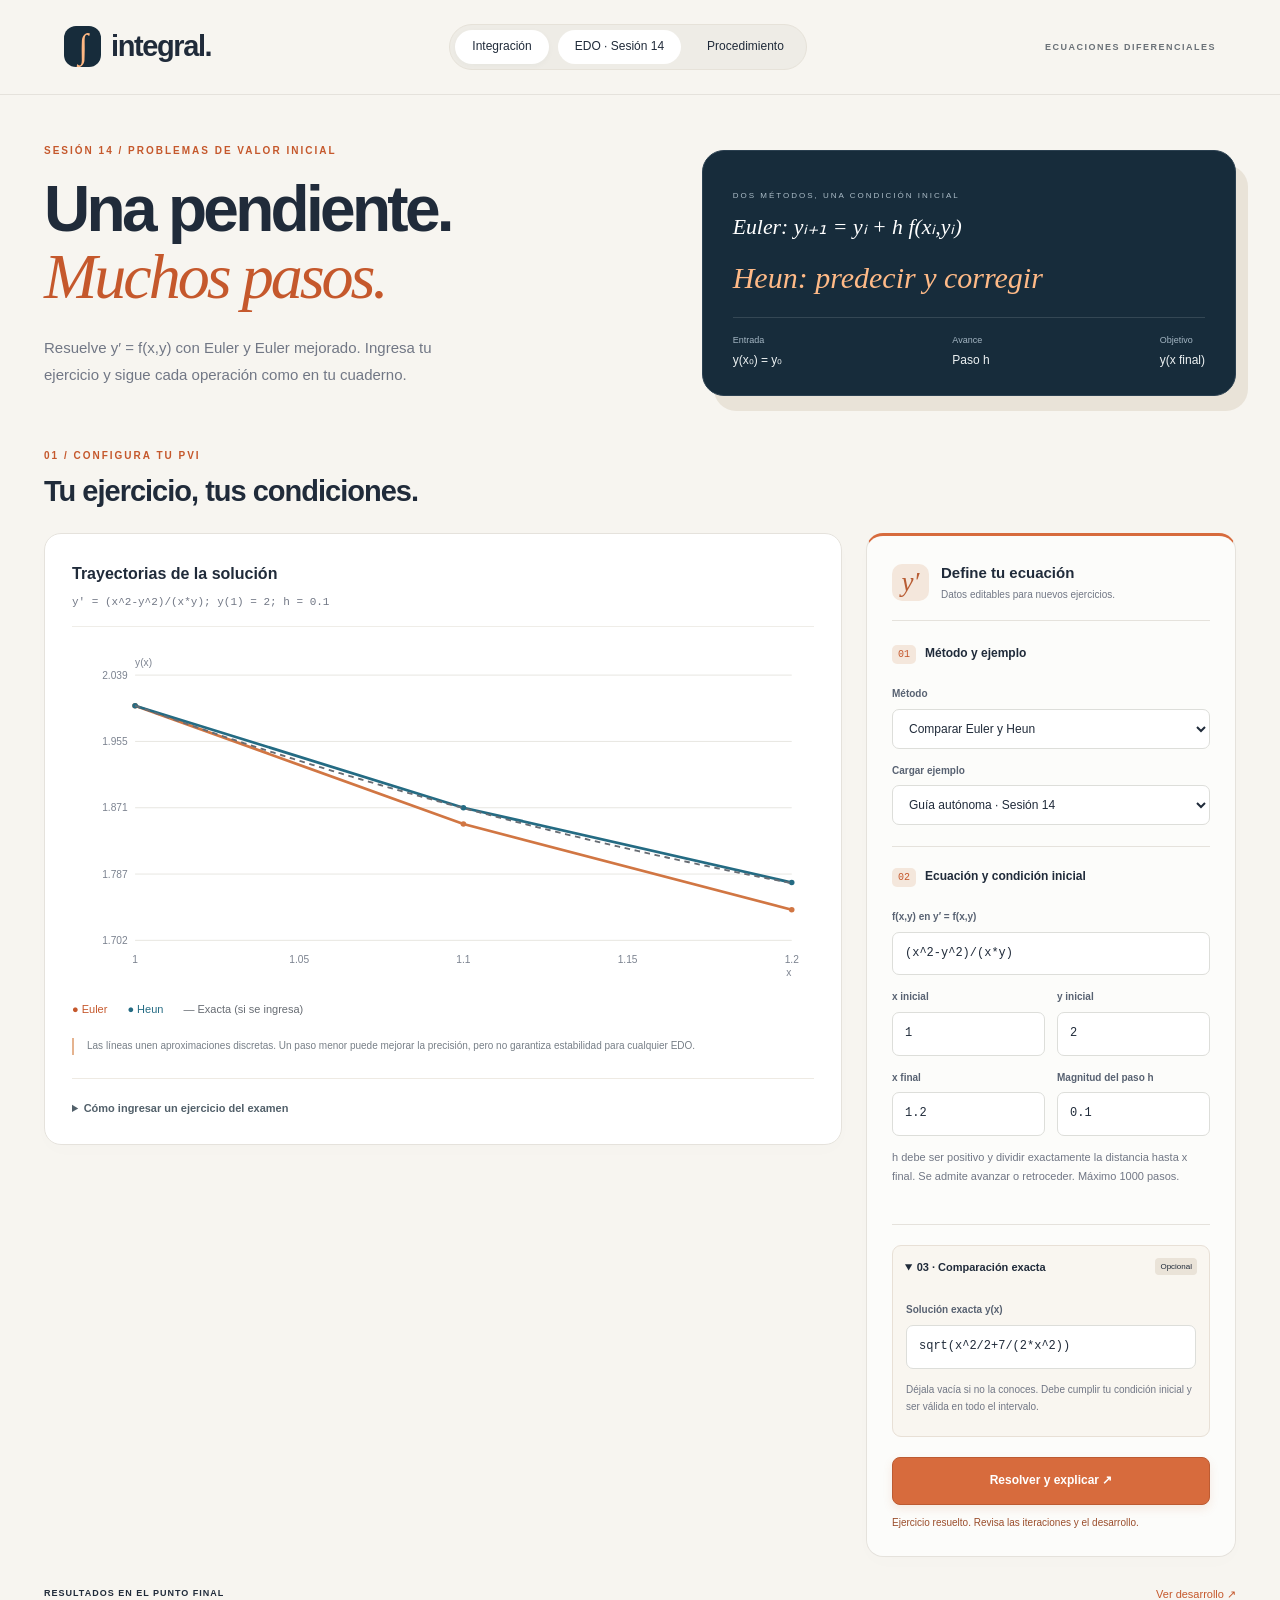
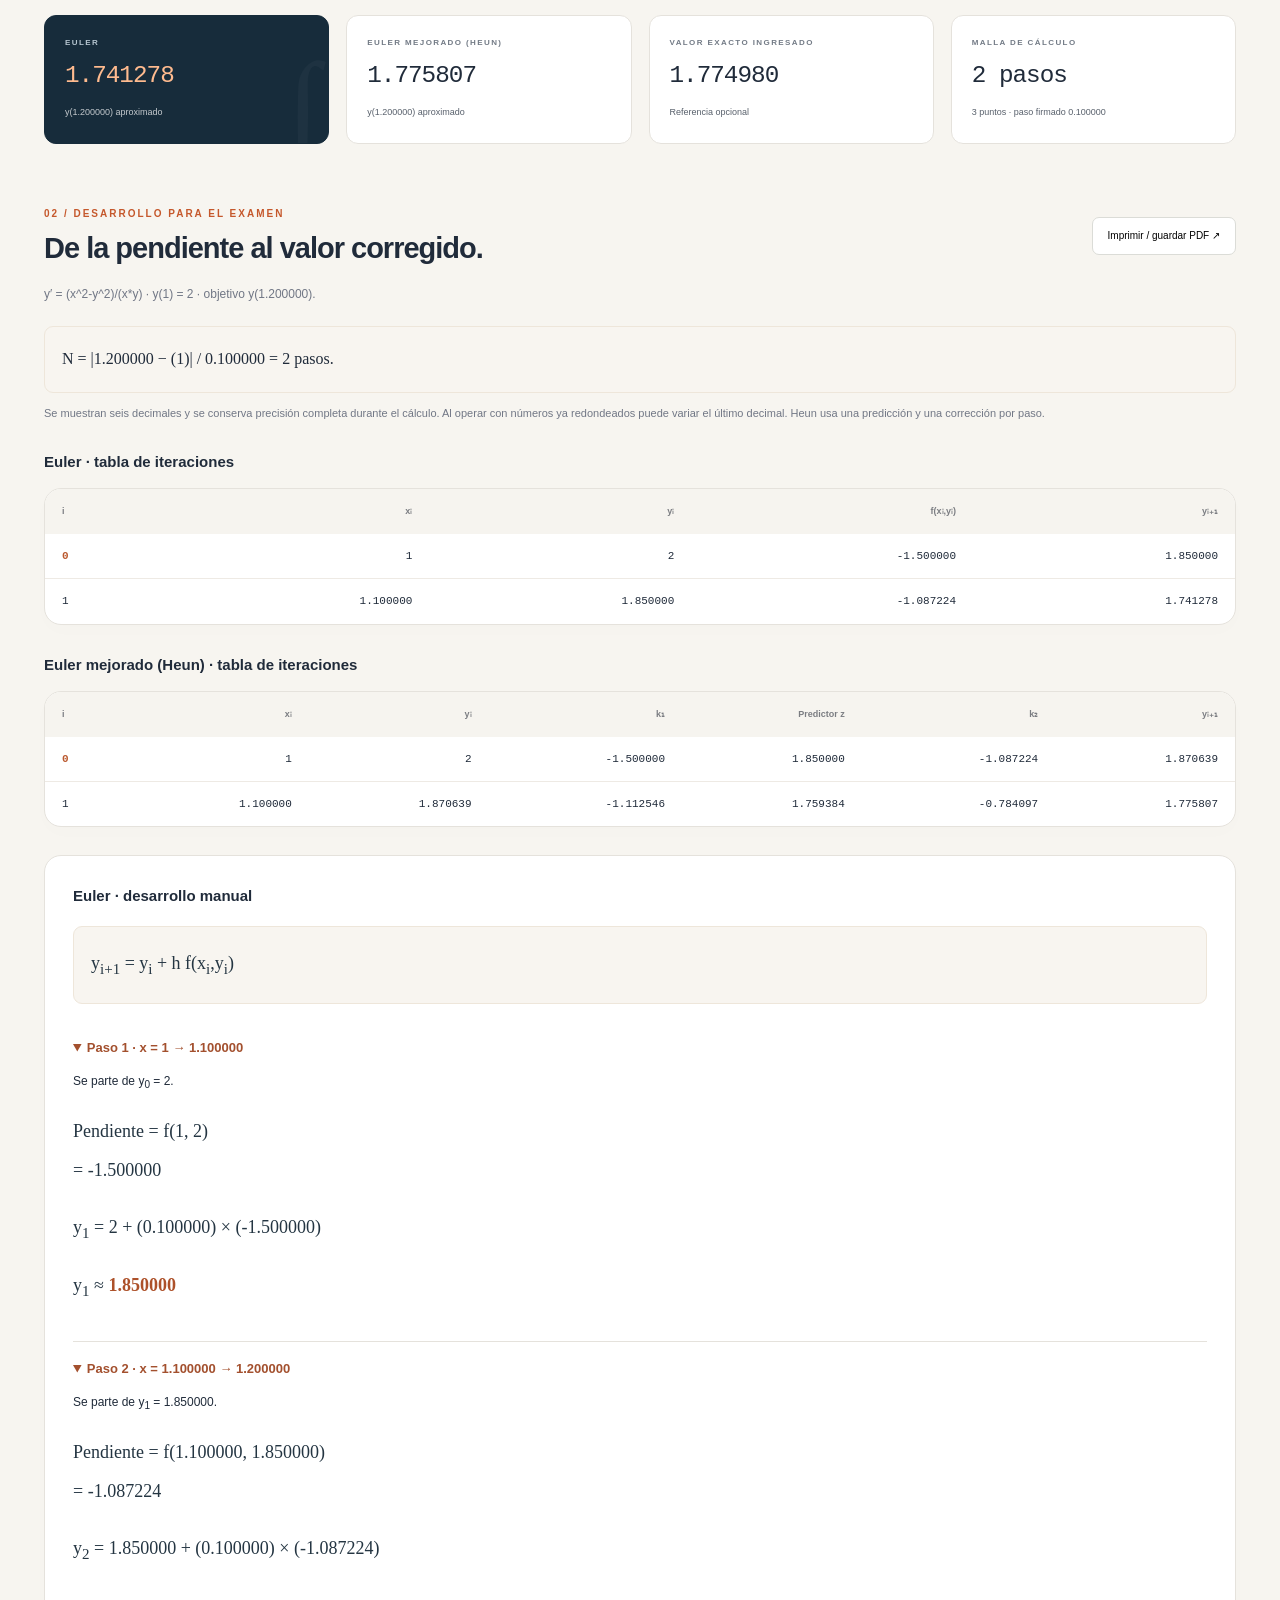
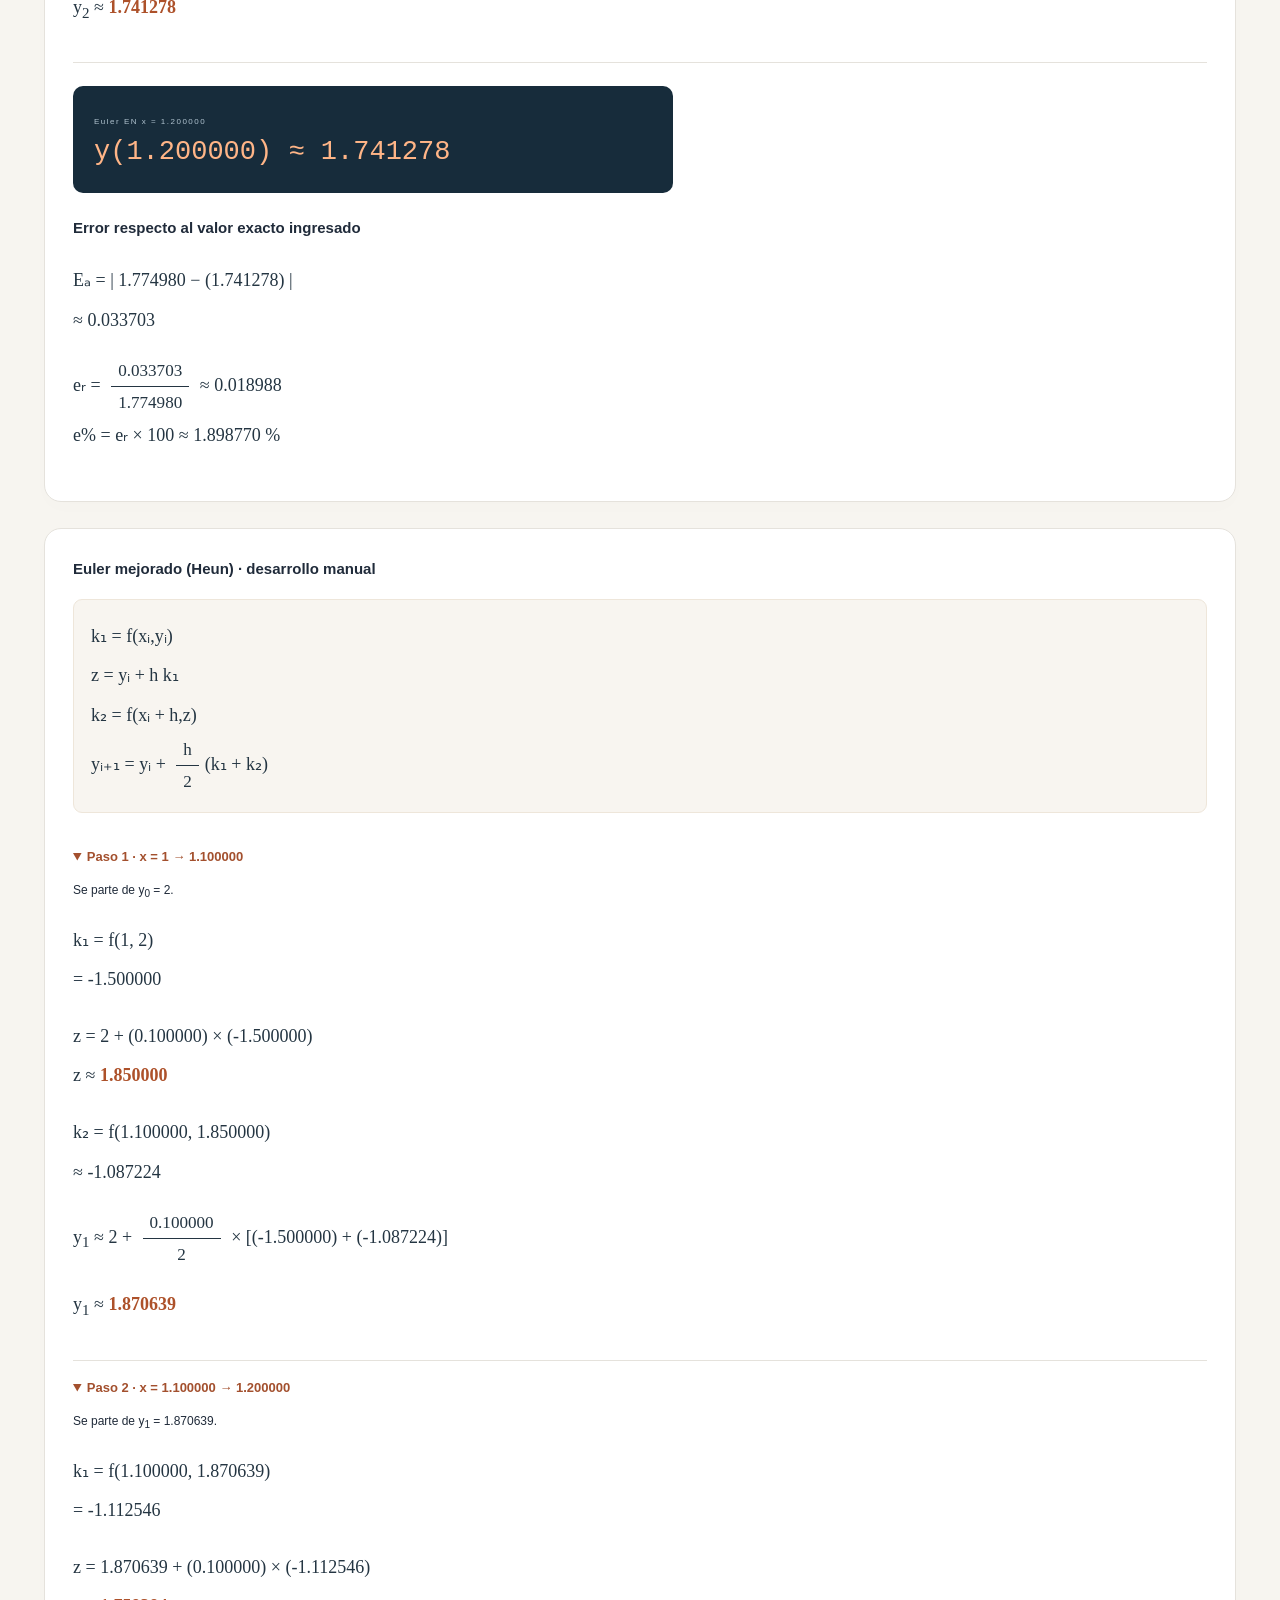
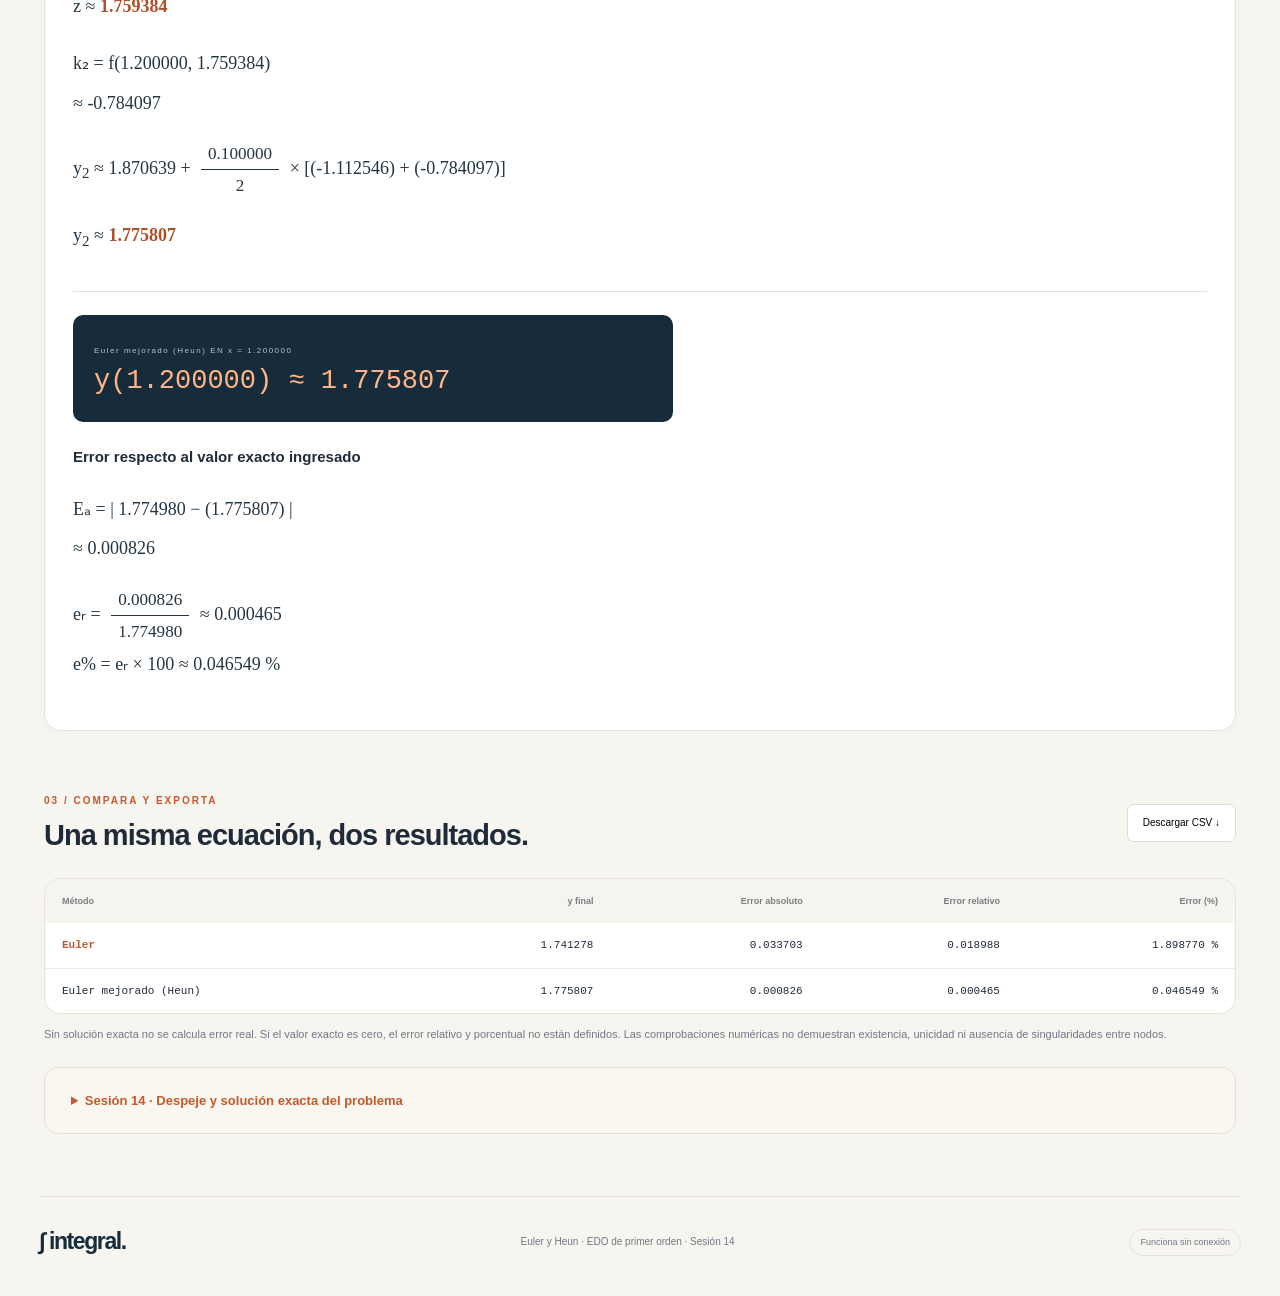
==== edo.html @ 81ab4521 "Agregar calculadora general de Euler y Heun para sesion 14" ====
<!doctype html><html lang="es"><head><meta charset="utf-8"><meta name="viewport" content="width=device-width,initial-scale=1"><title>Integral · Euler y Heun</title><link rel="stylesheet" href="styles.css"><script src="app.js" defer></script><script src="edo.js" defer></script></head><body class="ode-page"><header class="top"><a class="brand" href="index.html"><span class="brand-icon">∫</span> integral.</a><nav><a href="index.html">Integración</a><a href="edo.html" aria-current="page">EDO · Sesión 14</a><a href="#ode-solution">Procedimiento</a></nav><span class="course">ECUACIONES DIFERENCIALES</span></header><main><section class="hero ode-hero"><div><p class="eyebrow">SESIÓN 14 / PROBLEMAS DE VALOR INICIAL</p><h1>Una pendiente.<br><em>Muchos pasos.</em></h1><p class="intro">Resuelve y′ = f(x,y) con Euler y Euler mejorado. Ingresa tu ejercicio y sigue cada operación como en tu cuaderno.</p></div><aside class="formula-card"><p>DOS MÉTODOS, UNA CONDICIÓN INICIAL</p><div class="equation">Euler: yᵢ₊₁ = yᵢ + h f(xᵢ,yᵢ)</div><div class="integral">Heun: predecir y corregir</div><div class="formula-foot"><span>Entrada <b>y(x₀) = y₀</b></span><span>Avance <b>Paso h</b></span><span>Objetivo <b>y(x final)</b></span></div></aside></section><section><div class="section-heading"><div><p class="eyebrow">01 / CONFIGURA TU PVI</p><h2>Tu ejercicio, tus condiciones.</h2></div></div><div class="lab-grid"><article class="chart-card"><div class="chart-top"><div><h3>Trayectorias de la solución</h3><p id="ode-description"></p></div></div><svg id="ode-chart" viewBox="0 0 800 360" role="img" aria-label="Comparación de Euler, Heun y solución exacta si se ingresa"></svg><div class="ode-legend"><span class="euler-key">● Euler</span><span class="heun-key">● Heun</span><span>— Exacta (si se ingresa)</span></div><p class="chart-note">Las líneas unen aproximaciones discretas. Un paso menor puede mejorar la precisión, pero no garantiza estabilidad para cualquier EDO.</p><details class="syntax"><summary>Cómo ingresar un ejercicio del examen</summary><p>Despeja primero y′ y escribe solo f(x,y). Ejemplo: <code>(x^2-y^2)/(x*y)</code>. Se admiten x o t como variable independiente y y como dependiente.</p><p>Usa * para multiplicar, ^ para potencias y punto para decimales. Funciones: sin, sen, cos, tan, exp, ln, log natural, sqrt, abs. Ángulos en radianes.</p><p>La solución exacta es opcional, se escribe en función de x y sirve para comparar. El sistema no despeja ni resuelve simbólicamente la EDO.</p></details></article><aside class="controls"><div class="control-header"><span class="control-icon">y′</span><div><h3>Define tu ecuación</h3><p>Datos editables para nuevos ejercicios.</p></div></div><form id="ode-form" novalidate><fieldset class="form-group"><legend><span>01</span> Método y ejemplo</legend><label for="ode-method">Método</label><select id="ode-method"><option value="both">Comparar Euler y Heun</option><option value="euler">Euler</option><option value="heun">Euler mejorado (Heun)</option></select><label for="ode-example">Cargar ejemplo</label><select id="ode-example"><option value="guide">Guía autónoma · Sesión 14</option><option value="linear">y′ = x + y</option><option value="product">y′ = 2xy</option><option value="decay">y′ = −2y</option><option value="custom">Ejercicio propio</option></select></fieldset><fieldset class="form-group"><legend><span>02</span> Ecuación y condición inicial</legend><label for="ode-f">f(x,y) en y′ = f(x,y)</label><input class="field" id="ode-f" value="(x^2-y^2)/(x*y)" spellcheck="false"><div class="field-row"><div><label for="ode-x0">x inicial</label><input class="field" id="ode-x0" value="1"></div><div><label for="ode-y0">y inicial</label><input class="field" id="ode-y0" value="2"></div></div><div class="field-row"><div><label for="ode-target">x final</label><input class="field" id="ode-target" value="1.2"></div><div><label for="ode-h">Magnitud del paso h</label><input class="field" id="ode-h" value="0.1"></div></div><p class="muted">h debe ser positivo y dividir exactamente la distancia hasta x final. Se admite avanzar o retroceder. Máximo 1000 pasos.</p></fieldset><details class="optional-fields" open><summary>03 · Comparación exacta <small>Opcional</small></summary><div class="optional-content"><label for="ode-exact">Solución exacta y(x)</label><input class="field" id="ode-exact" value="sqrt(x^2/2+7/(2*x^2))"><p class="muted">Déjala vacía si no la conoces. Debe cumplir tu condición inicial y ser válida en todo el intervalo.</p></div></details><div class="submit-area"><button class="primary" type="submit">Resolver y explicar ↗</button><p id="ode-message" class="message" role="status" aria-live="polite"></p></div></form></aside></div><div class="result-heading"><span>RESULTADOS EN EL PUNTO FINAL</span><a href="#ode-solution">Ver desarrollo ↗</a></div><div class="stats" id="ode-stats" aria-live="polite"></div></section><section id="ode-solution"><div class="section-heading"><div><p class="eyebrow">02 / DESARROLLO PARA EL EXAMEN</p><h2>De la pendiente al valor corregido.</h2></div><button class="secondary" id="ode-print">Imprimir / guardar PDF ↗</button></div><div id="ode-summary"></div><div id="ode-tables"></div><div id="ode-steps"></div></section><section><div class="section-heading"><div><p class="eyebrow">03 / COMPARA Y EXPORTA</p><h2>Una misma ecuación, dos resultados.</h2></div><button id="ode-csv" class="secondary">Descargar CSV ↓</button></div><div id="ode-comparison"></div><p class="muted">Sin solución exacta no se calcula error real. Si el valor exacto es cero, el error relativo y porcentual no están definidos. Las comprobaciones numéricas no demuestran existencia, unicidad ni ausencia de singularidades entre nodos.</p><details class="guide-note"><summary>Sesión 14 · Despeje y solución exacta del problema</summary><div class="exam-equation">(y² − x²) dx + xy dy = 0<br>xy y′ = x² − y²<br>y′ = (x² − y²)/(xy)</div><p>Con u = y² y u′ = 2y y′ se obtiene u′ + (2/x)u = 2x. En x &gt; 0, el factor integrante es x².</p><div class="exam-equation">(x²u)′ = 2x³<br>x²u = x⁴/2 + C<br>y² = x²/2 + C/x²</div><p>Como y(1) = 2, C = 7/2 y se elige la rama positiva: y(x) = √(x²/2 + 7/(2x²)). El valor verdadero en 1.2 es 1.774980438.</p></details></section></main><footer><a class="brand" href="index.html">∫ integral.</a><p>Euler y Heun · EDO de primer orden · Sesión 14</p><span>Funciona sin conexión</span></footer></body></html>
---- styles.css ----
:root{--ink:#202b3a;--muted:#717785;--teal:#c5582c;--lime:#ffbc8a;--bg:#f7f5f0;--line:#e5e2dc;--navy:#172c3b;--orange:#d76b3d}*{box-sizing:border-box}html{scroll-behavior:smooth;scroll-padding-top:35px}body{margin:0;background:var(--bg);color:var(--ink);font:15px/1.65 'Segoe UI',Arial,sans-serif}a{color:inherit;text-decoration:none}button,input,select{font:inherit}button,a,input,select{touch-action:manipulation}button{cursor:pointer}button:focus-visible,a:focus-visible,input:focus-visible,select:focus-visible{outline:3px solid #d48157;outline-offset:4px}::selection{background:#f4c8a7;color:#172c3b}.top{max-width:1440px;padding:23px 5%;margin:auto;display:flex;justify-content:space-between;align-items:center;border-bottom:1px solid var(--line)}.brand{font-size:29px;font-weight:750;letter-spacing:-1.4px;display:flex;align-items:center;gap:10px}.brand-icon{background:var(--navy);color:#ffb883;display:grid;place-items:center;width:37px;height:41px;border-radius:12px;font:35px Georgia,serif}.top nav{display:flex;gap:9px;font-size:12px;background:#eeece6;border:1px solid #e6e2d9;padding:5px;border-radius:40px}.top nav a{padding:7px 17px;border-radius:30px;transition:background .2s}.top nav a:first-child{background:white;box-shadow:0 2px 6px #21324009}.top nav a:hover{background:#fff}.course{font-size:9px;font-weight:650;letter-spacing:1.5px;color:#6a7177;display:flex;gap:8px;align-items:center}.course i{width:6px;height:6px;border-radius:50%;background:#b26542;box-shadow:0 0 0 4px #efdcd0}main{max-width:1290px;margin:auto;padding:0 44px}.hero{display:grid;grid-template-columns:1.1fr 1fr;gap:70px;align-items:center;padding:65px 0 62px;margin-bottom:12px}.eyebrow{font-size:10px;letter-spacing:2px;font-weight:750;color:var(--teal);margin:0 0 17px}h1{font-size:clamp(44px,5.5vw,77px);font-weight:650;line-height:1.04;letter-spacing:-3.7px;margin:0 0 24px}h1 em{font-family:Georgia,'Times New Roman',serif;color:var(--teal);font-weight:400;letter-spacing:-3px}.intro{font-size:15px;line-height:1.8;color:var(--muted);max-width:415px}.hero-cta{display:inline-flex;align-items:center;gap:35px;background:var(--navy);color:#fff;border-radius:9px;padding:12px 20px;font-size:12px;margin-top:15px;transition:transform .2s,background .2s}.hero-cta:hover{background:#294657;transform:translateY(-2px)}.hero-cta span{font-size:19px;color:#ffb983}.hero-caption{display:flex;gap:24px;margin-top:26px;font-size:8px;font-weight:700;letter-spacing:1.5px;color:#8b8c8c}.formula-card{padding:23px 30px 25px;background:var(--navy);border:1px solid #2b4050;color:#fff;border-radius:22px;box-shadow:12px 15px 0 #e9e3d8;transform:rotate(1deg);position:relative}.orbit-art{position:relative;border-radius:12px;overflow:hidden;background:#ffffff03;margin:-3px -10px 20px;border:1px solid #ffffff0d}.orbit-art svg{width:100%;height:160px;display:block}.orbit-art span{position:absolute;bottom:11px;left:16px;font-size:7px;letter-spacing:2px;color:#c4d2d8}.formula-card>p{font-size:8px;letter-spacing:2px;color:#acbdc8;margin:15px 0 8px}.equation{font:italic clamp(16px,1.7vw,23px)/1.6 Georgia,serif}.integral{font:italic 30px Georgia,serif;color:#ffba87;margin:16px 0 22px}.formula-foot{display:flex;justify-content:space-between;border-top:1px solid #ffffff20;padding-top:15px;color:#a4b6c3;font-size:9px}.formula-foot b{display:block;color:#edf2f3;font-size:12px;font-weight:500;margin-top:3px}section{margin-bottom:62px}.section-heading{display:flex;align-items:center;justify-content:space-between;gap:20px;margin-bottom:24px}.section-heading .eyebrow{margin-bottom:8px}h2{font-size:29px;font-weight:600;letter-spacing:-1px;line-height:1.25;margin:0}h3{font-size:15px;margin:0;font-weight:650}.lab-grid{display:grid;grid-template-columns:minmax(0,1fr) 350px;gap:22px;align-items:start}.chart-card,.controls,.paper,.convergence-card{border:1px solid var(--line);border-radius:17px;background:#fff;box-shadow:0 6px 20px #233c4a03;min-width:0}.chart-card{padding:25px}.chart-top{display:flex;justify-content:space-between;gap:15px;align-items:center;padding-bottom:15px;border-bottom:1px solid #efede8}.chart-top h3{font-size:16px}.chart-top p{font:11px/1.6 Consolas,monospace;color:var(--muted);max-width:400px;overflow-wrap:anywhere;margin:6px 0 0}.legend{display:flex;align-items:center;gap:6px;font-size:9px;white-space:nowrap;color:var(--muted)}.line-key{height:3px;width:16px;background:#d67541}.fill-key{height:9px;width:9px;background:#f5d6bf;margin-left:6px}#chart{display:block;width:100%;margin:24px 0 12px;background:linear-gradient(#fafbf9,#fff);border-radius:10px}svg text{font:11px 'Segoe UI',sans-serif;fill:#7c8390}.chart-note{font-size:10px;color:#777f87;padding-left:13px;border-left:2px solid #e5b38f;margin:0 0 5px}.syntax{border-top:1px solid #eeeae3;margin-top:23px;padding-top:20px}.syntax h3{font-size:12px}.syntax p{font-size:11px;color:var(--muted);line-height:1.9;margin:9px 0}code{font:11px Consolas,monospace;background:#f5f0e9;border:1px solid #eee4d9;border-radius:4px;padding:2px 5px;color:#9c542f}.controls{padding:22px;background:#fcfcfa;border-top:3px solid var(--orange)}.control-header{display:flex;gap:12px;align-items:center;border-bottom:1px solid var(--line);padding:0 0 17px;margin-bottom:16px}.control-icon{display:grid;place-items:center;width:37px;height:37px;background:#f4e7dc;color:#b85c33;font:italic 27px Georgia,serif;border-radius:10px}.control-header h3{font-size:15px}.control-header p{margin:1px 0 0;font-size:10px;color:var(--muted)}.controls label{display:block;font-size:10px;font-weight:650;margin:14px 0 6px;color:#586272}.field,select{width:100%;min-width:0;background:#fff;border:1px solid #dddeda;border-radius:7px;padding:11px 12px;color:var(--ink);font-size:12px;transition:border .2s,box-shadow .2s}.field{font-family:Consolas,'Courier New',monospace}.field:hover,select:hover{border-color:#bba38f}.field:focus,select:focus{outline:none;border-color:#c67b52;box-shadow:0 0 0 3px #cf805213}.field-row{display:grid;grid-template-columns:1fr 1fr;gap:12px}.muted{font-size:11px;color:var(--muted)}.controls .muted{line-height:1.7;margin:12px 0 18px}.primary{width:100%;background:var(--orange);color:white;border:1px solid #bc5b32;border-radius:8px;padding:13px 15px;font-size:12px;font-weight:650;box-shadow:0 4px 10px #cb6b3520;transition:transform .2s,background .2s}.primary:hover{background:#be582f;transform:translateY(-1px)}.message{font-size:10px;line-height:1.6;color:#9a4d2b;margin:10px 0 0;min-height:16px}.stats{display:grid;grid-template-columns:repeat(4,minmax(0,1fr));gap:17px;margin-top:21px}.stats article{border:1px solid var(--line);border-radius:12px;padding:20px;background:#fff;position:relative;overflow:hidden}.stats article:first-child{background:var(--navy);color:white;border-color:var(--navy)}.stats article:first-child:after{content:'∫';position:absolute;right:9px;bottom:-32px;font:120px Georgia,serif;color:#ffffff08}.stats span{display:block;font-size:8px;letter-spacing:1.4px;font-weight:650;color:#737b86}.stats article:first-child span{color:#b6c6d0}.stats strong{display:block;font:500 clamp(19px,2vw,27px)/1.4 Consolas,monospace;letter-spacing:-1px;margin:10px 0 5px;overflow-wrap:anywhere}.stats article:first-child strong{color:#ffbb8f}.stats article>small{font-size:9px;opacity:.75}.section-intro{font-size:12px;color:var(--muted);margin:-5px 0 21px}.secondary{padding:10px 15px;background:#fff;border:1px solid #dbdcd7;border-radius:7px;font-size:10px;white-space:nowrap;transition:background .2s}.secondary:hover{background:#eee8de}.manual-grid{display:grid;grid-template-columns:minmax(0,1fr) minmax(0,1fr);gap:22px}.paper{padding:27px}.paper p{font-size:12px;line-height:1.9}.step-title{display:flex;align-items:center;gap:11px;margin-bottom:16px}.step-title>span{display:grid;place-items:center;flex-shrink:0;width:27px;height:27px;background:#f7eade;color:#ac562f;border:1px solid #efdbc9;border-radius:50%;font-size:11px;font-weight:bold}.step-title h3{font-size:14px}.math-box{padding:17px;background:#f8f5f0;border:1px solid #eee6da;border-radius:9px;font:16px/1.9 Georgia,serif;overflow-wrap:anywhere}.calculation{font:14px/2 Georgia,serif!important;overflow-wrap:anywhere}.answer{margin:23px 0;background:var(--navy);border-radius:10px;padding:21px;color:#fff}.answer>span{font-size:8px;letter-spacing:1.5px;color:#afc2ce}.answer strong{display:block;font:27px/1.5 Consolas,monospace;color:#ffb587;overflow-wrap:anywhere}.table-scroll,.solution-table{overflow:auto}.solution-table{max-height:440px;border:1px solid #eeeae4;border-radius:8px}.solution-table th{position:sticky;top:0;z-index:1}table{border-collapse:collapse;width:100%;font-size:11px;font-variant-numeric:tabular-nums;white-space:nowrap}th{background:#f6f4ef;color:#7b7d82;padding:15px 17px;text-align:right;font-size:9px;font-weight:600}td{padding:13px 17px;border-bottom:1px solid #eeeae4;text-align:right;font-family:Consolas,monospace}th:first-child,td:first-child{text-align:left}tbody tr:last-child td{border:0}tbody tr:hover{background:#fcf4eb}.paper td{padding:10px 12px}.convergence-card{overflow:hidden}.convergence-card tbody tr:first-child td:first-child{color:#bb5a30;font-weight:bold}.conclusion{display:flex;align-items:center;gap:20px;border:1px solid #ead8c8;background:#f4eade;border-radius:12px;padding:20px 25px;margin-top:20px}.conclusion>span{font:36px Georgia,serif;color:#ba663c}.conclusion p{font-size:12px;color:#69584d;margin:0}.stale{opacity:.4;filter:grayscale(.6)}footer{max-width:1202px;margin:auto;padding:26px 0 35px;border-top:1px solid var(--line);display:flex;justify-content:space-between;align-items:center;gap:20px;font-size:10px;color:var(--muted)}footer .brand{font-size:23px;color:var(--navy)}footer>span{padding:5px 10px;border:1px solid var(--line);border-radius:20px;font-size:9px}#desarrollo,#convergencia{padding-top:10px}.hero>div{animation:arrive .65s ease both}.formula-card{animation:card-arrive .85s ease both}.lab-grid{animation:arrive .8s .1s ease both}@keyframes arrive{from{opacity:0;transform:translateY(14px)}to{opacity:1;transform:translateY(0)}}@keyframes card-arrive{from{opacity:0;transform:rotate(0) translateY(20px)}to{opacity:1;transform:rotate(1deg) translateY(0)}}@media(min-width:1050px){.chart-card{position:sticky;top:25px}}@media(max-width:1050px){.course{display:none}.hero{gap:30px}.lab-grid{grid-template-columns:minmax(0,1fr) 315px}.stats{grid-template-columns:repeat(2,minmax(0,1fr))}footer{margin:0 40px}.formula-card{padding:20px}}@media(max-width:800px){.top{padding:18px 22px}.top nav{gap:0}.top nav a{padding:6px 11px;font-size:10px}main{padding:0 24px}.hero{gap:26px;padding:40px 0 45px}h1{font-size:48px;letter-spacing:-2px}.hero-caption{gap:12px;font-size:7px}.orbit-art svg{height:115px}.formula-card{padding:18px}.equation{font-size:15px}.formula-foot{font-size:8px}.formula-foot b{font-size:10px}.lab-grid{grid-template-columns:1fr}.controls{order:-1}#calculator{display:grid;grid-template-columns:1fr 1fr;gap:0 18px}#calculator>label,#calculator>input,#calculator>select,#calculator>.field-row,#calculator>.muted,#calculator>.primary,#calculator>.message{grid-column:1/-1}.controls{padding:24px}.manual-grid{grid-template-columns:1fr}h2{font-size:26px}section{margin-bottom:45px}.chart-top{flex-wrap:wrap}.hero-cta{gap:16px;padding:10px 15px}}@media(max-width:580px){main{padding:0 17px}.top{padding:16px 17px}.brand{font-size:25px}.brand-icon{width:30px;height:34px;font-size:28px}.top nav a{padding:5px 8px;font-size:9px}.hero{grid-template-columns:1fr;gap:30px;padding-top:32px}.hero h1{font-size:56px;letter-spacing:-2.5px}.hero .intro{max-width:100%;font-size:14px}.hero-caption{gap:24px}.formula-card{transform:none;margin:0 7px 5px 0;padding:23px}.orbit-art svg{height:135px}.equation{font-size:21px}.integral{font-size:29px}.formula-foot{font-size:9px}.formula-foot b{font-size:12px}.section-heading{align-items:flex-start;gap:13px;flex-wrap:wrap}.section-heading h2{font-size:25px}.eyebrow{font-size:8px;letter-spacing:1.6px}.chart-card{padding:17px}.chart-top h3{font-size:14px}.stats{gap:10px}.stats article{padding:16px 12px}.stats strong{font-size:20px}.stats span{font-size:7px;letter-spacing:.8px}.stats article>small{font-size:8px}.paper{padding:20px}.answer strong{font-size:24px}.conclusion{padding:17px;gap:13px}footer{margin:0 18px;flex-wrap:wrap;gap:10px}footer p{order:3;width:100%;margin:0}.orbit-art{margin-bottom:15px}}@media(prefers-reduced-motion:reduce){html{scroll-behavior:auto}*,*:before,*:after{animation:none!important;transition:none!important}}@media print{body{background:white;color:#111;font-size:11px}main{max-width:none;padding:0}.top,.hero-cta,.hero-caption,.controls,.secondary,.syntax,footer,.orbit-art{display:none}.hero{padding:0;gap:20px;grid-template-columns:1fr 1fr;margin:0 0 18px}.hero h1{font-size:30px}.hero .eyebrow{margin-bottom:8px}.hero .intro{font-size:10px}.formula-card{transform:none;box-shadow:none;background:#f4f0e8;color:#111;padding:15px}.formula-card>p,.formula-foot,.formula-foot b,.integral{color:#111}.equation{font-size:15px}.integral{font-size:22px;margin:10px 0}.lab-grid{display:block;animation:none}.chart-card{position:static;max-width:650px;margin:auto;box-shadow:none}#chart{margin:5px 0}.stats{grid-template-columns:repeat(4,minmax(0,1fr));gap:8px}.stats article,.stats article:first-child{background:#fff;color:#111;padding:10px}.stats strong,.stats article:first-child strong{font-size:15px;color:#111}.stats article:first-child span{color:#555}.stats span{font-size:7px}.manual-grid{grid-template-columns:1fr 1fr;gap:12px}.paper{padding:14px;box-shadow:none}.solution-table{max-height:none;overflow:visible}.solution-table th{position:static}.answer{background:#f4eee6;color:#111}.answer strong,.answer>span{color:#111}.answer strong{font-size:21px}.paper p{font-size:10px}.math-box{font-size:13px}h2{font-size:23px}section{margin-bottom:22px}#convergencia{break-before:page}article,.stats,.conclusion{break-inside:avoid}.formula-card,.hero>div{animation:none}}
.guide-note{margin-top:24px;background:#fff;border:1px solid var(--line);border-radius:14px;padding:20px 24px}.guide-note summary{cursor:pointer;font-weight:650;color:var(--teal)}.guide-note p{font-size:13px;line-height:1.9}.guide-note h3{margin-top:22px}.validation-note{border-left:3px solid #c5582c;padding-left:12px;color:#96391e}#bound-fields{grid-column:1/-1}@media print{details.guide-note{break-before:page}details.guide-note>div{display:block!important}}
/* Organización de la calculadora */
.form-group{border:0;border-bottom:1px solid var(--line);padding:0 0 21px;margin:0 0 20px;min-width:0}.form-group legend{font-size:12px;font-weight:700;padding:0 0 8px;display:flex;align-items:center;gap:9px}.form-group legend span{font:10px Consolas,monospace;color:var(--teal);background:#f4e7dc;padding:4px 6px;border-radius:5px}.optional-fields{border:1px solid #e8e0d6;border-radius:9px;background:#f9f6f0;margin-top:0}.optional-fields summary{cursor:pointer;padding:12px;font-size:11px;font-weight:650}.optional-fields summary small{float:right;font-size:8px;font-weight:400;background:#eae3d8;padding:2px 5px;border-radius:4px}.optional-content{padding:0 13px 3px}.optional-content .muted{font-size:10px}.submit-area{margin-top:20px}.controls{padding:25px}.control-header{margin-bottom:23px}.lab-grid{grid-template-columns:minmax(0,1fr) 370px;gap:24px}.result-heading{display:flex;justify-content:space-between;align-items:center;margin:28px 0 12px;font-size:9px;font-weight:700;letter-spacing:1px}.result-heading a{font-weight:500;letter-spacing:0;color:var(--teal);font-size:11px}.stats{margin-top:0}.chart-card{padding:27px}.method-description{padding:13px 15px;background:#f5f2eb;border-radius:8px;color:#6f6257;font-size:11px;line-height:1.8;margin-top:22px}.syntax summary{cursor:pointer;font-size:11px;font-weight:650;color:#52606a}.syntax h3{display:none}.comparison-meta{font:11px/1.7 Consolas,monospace;color:#766a60;margin:0 0 14px}.manual-grid{align-items:start}.paper{padding:28px}.step-title{margin-top:13px}.step-title:first-child{margin-top:0}.paper .answer{margin:23px 0}.guide-note{padding:22px 26px;background:#faf7f1}.guide-note summary{font-size:13px}.hero{padding-top:48px;padding-bottom:45px}.hero h1{font-size:clamp(44px,5vw,68px)}.formula-card{transform:none;animation:arrive .7s ease both}.orbit-art svg{height:135px}#calculator{display:block}#convergencia .section-intro{max-width:720px;line-height:1.8}.stats strong{font-size:clamp(18px,1.9vw,25px)}@media(max-width:1000px){.lab-grid{grid-template-columns:minmax(0,1fr) 320px}.controls{padding:20px}}@media(max-width:800px){.lab-grid{grid-template-columns:1fr}.controls{order:-1}.chart-card{position:static}.result-heading{gap:12px}.form-group{margin-bottom:17px;padding-bottom:18px}}@media print{.result-heading a,.syntax,.method-description,.controls{display:none}.guide-note{background:white}.lab-grid{display:block}.chart-card{padding:12px}}
.fraction{display:inline-flex;flex-direction:column;vertical-align:middle;text-align:center;line-height:1.35;margin:0 6px;font-size:.95em}.fraction>span:first-child{border-bottom:1px solid currentColor;padding:2px 7px 4px}.fraction>span:last-child{padding:4px 7px 2px}.exam-equation{font:18px/2.2 'Cambria Math',Cambria,Georgia,serif;margin:17px 0;overflow-wrap:anywhere;color:#243542}.exam-equation b{color:#ad512a}.exam-step{border-bottom:1px solid #eee7dd;padding:10px 0 16px;margin:15px 0}.exam-step h4{font-size:13px;margin:8px 0}.exam-step p{font-size:11px;color:var(--muted)}.exam-help{background:#f4ede2;padding:13px 16px;border-radius:8px}.technical-proof{border-top:1px solid var(--line);margin-top:24px;padding-top:18px}.technical-proof summary{cursor:pointer;font-size:12px;font-weight:650}.guide-note .exam-equation{font-size:19px}.paper .exam-equation small{font:11px 'Segoe UI',sans-serif}@media(max-width:600px){.exam-equation,.guide-note .exam-equation{font-size:16px;line-height:2}.fraction{margin:0 3px}.paper{padding:18px}}@media print{.exam-equation{font-size:13px;line-height:1.9}.exam-step{break-inside:avoid}}
.ode-promo{display:block;font-size:11px;color:var(--teal);margin-top:18px;font-weight:650}.ode-legend{display:flex;gap:20px;flex-wrap:wrap;font-size:11px;margin:15px 0 20px;color:#676c73}.euler-key{color:#c5582c}.heun-key{color:#246b83}#ode-chart{display:block;width:100%;margin-top:24px}.ode-table-block{margin:28px 0}.ode-table-block h3{margin-bottom:14px}.ode-work{margin:26px 0}.ode-step{border-bottom:1px solid var(--line);padding:16px 0}.ode-step summary{font-weight:650;cursor:pointer;color:#a3502e;font-size:13px}.ode-step .exam-equation{max-width:100%;font-size:18px}.ode-work>.answer{max-width:600px}.ode-page nav a[aria-current]{background:#fff}.ode-page .stats article{min-width:0}.ode-hero{margin-bottom:0}@media print{.ode-page .hero{display:none}.ode-page .controls,.ode-page .secondary{display:none}.ode-page .chart-card{position:static}.ode-step{break-inside:avoid}.ode-step>div,.ode-step>p{display:block!important}.ode-work{break-inside:auto}.ode-page .guide-note{display:none}.ode-table-block{break-inside:avoid}}
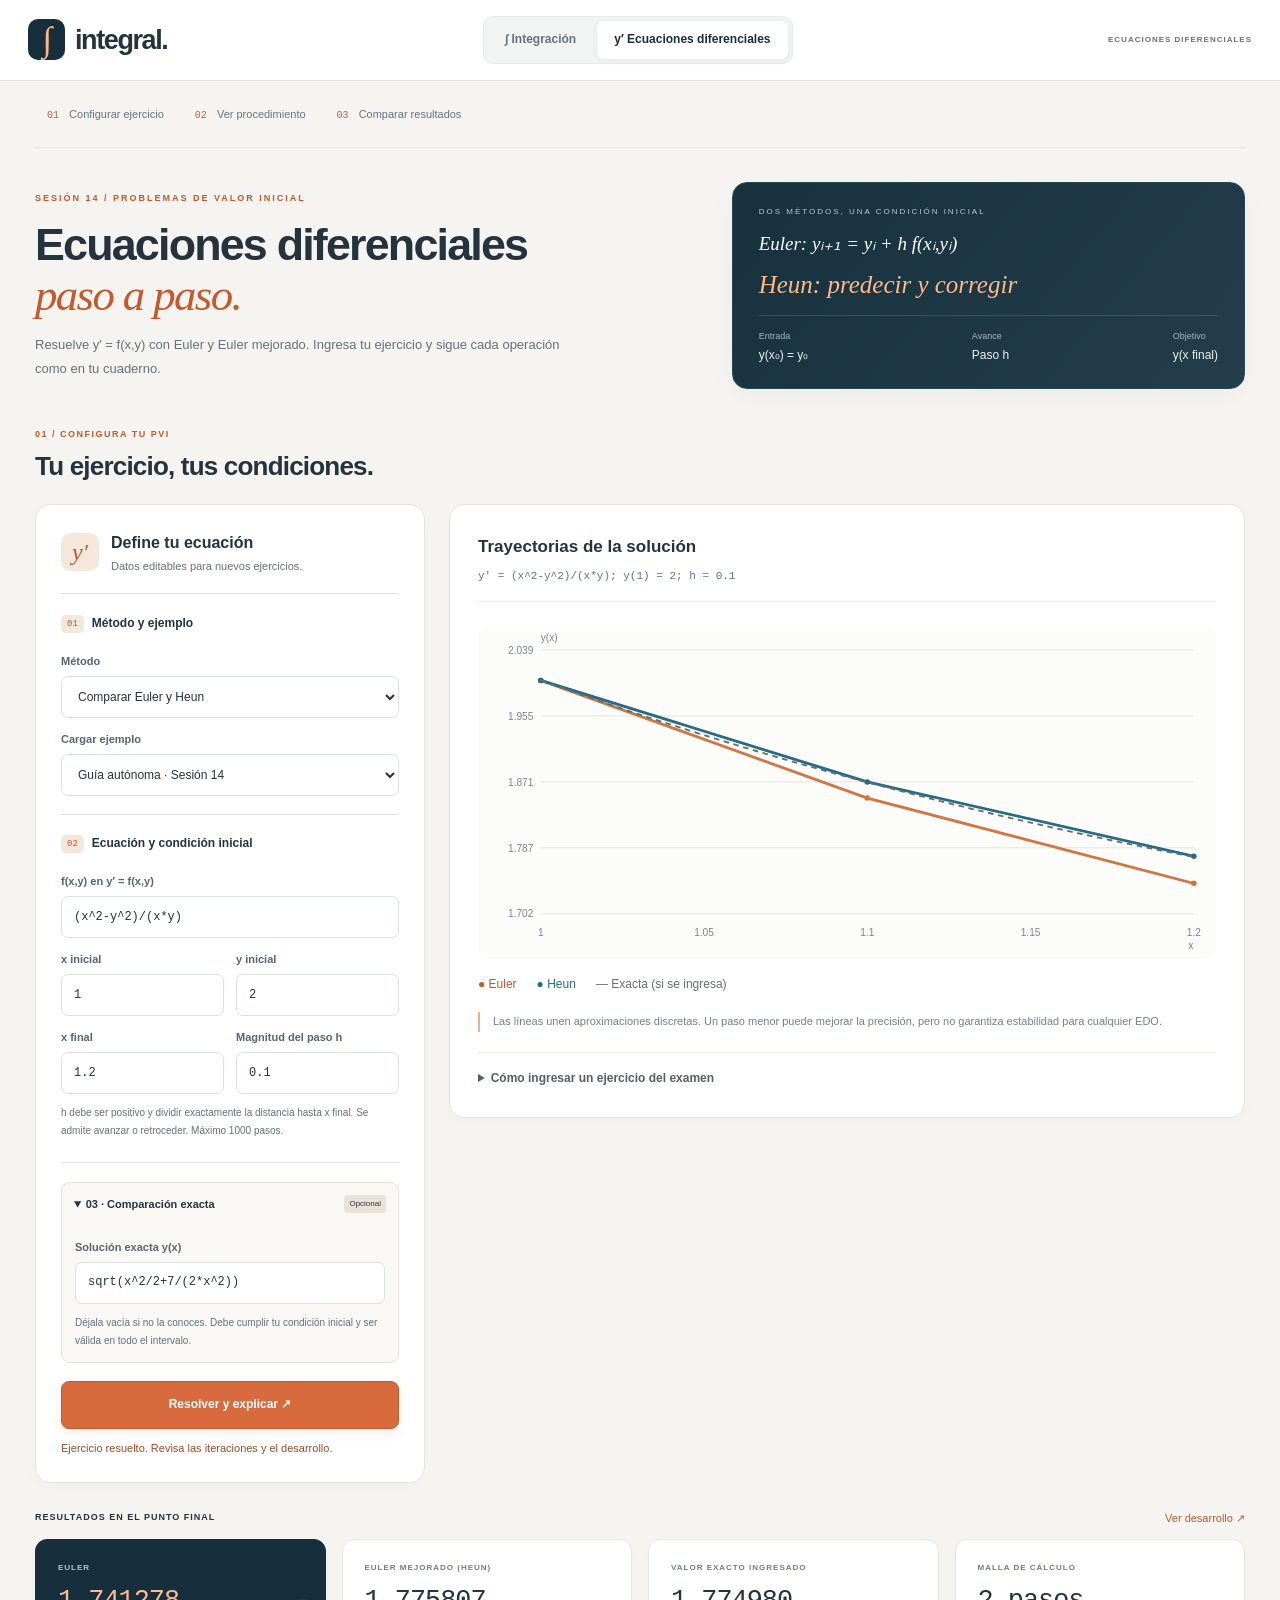
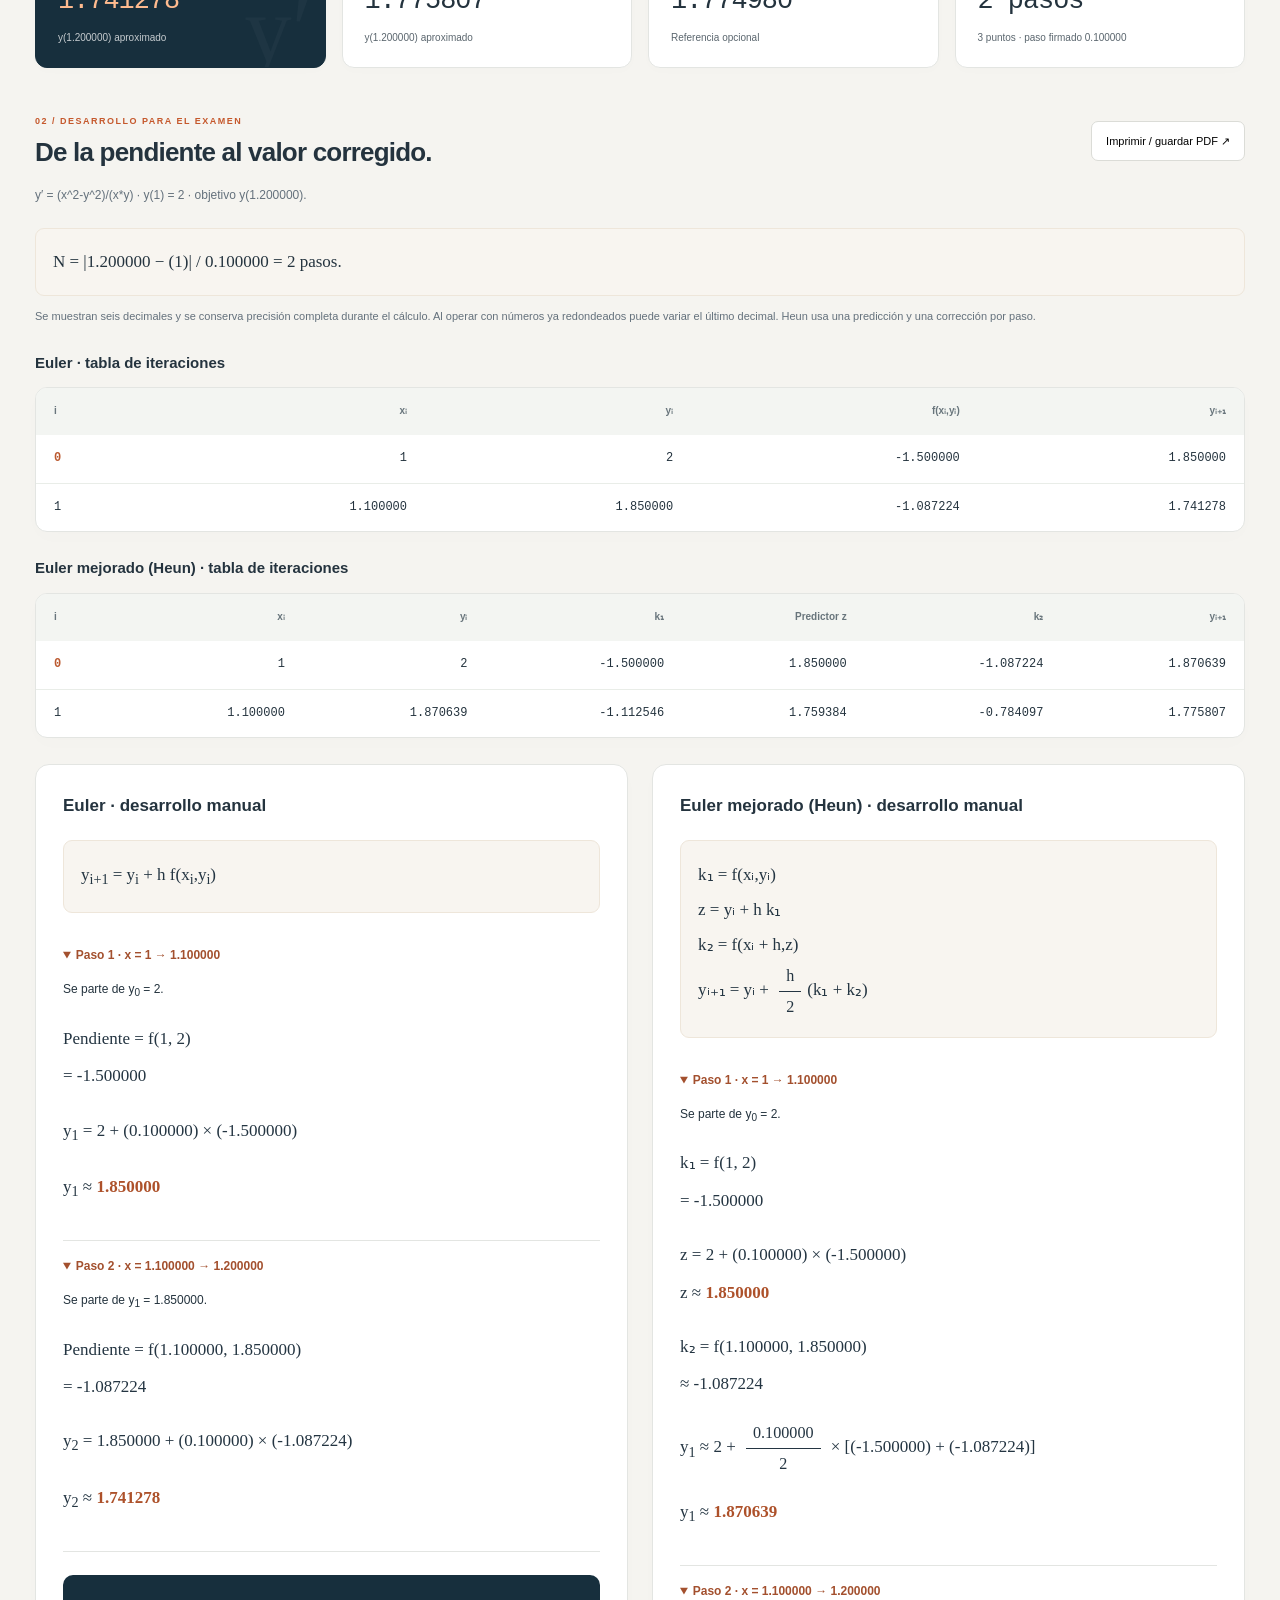
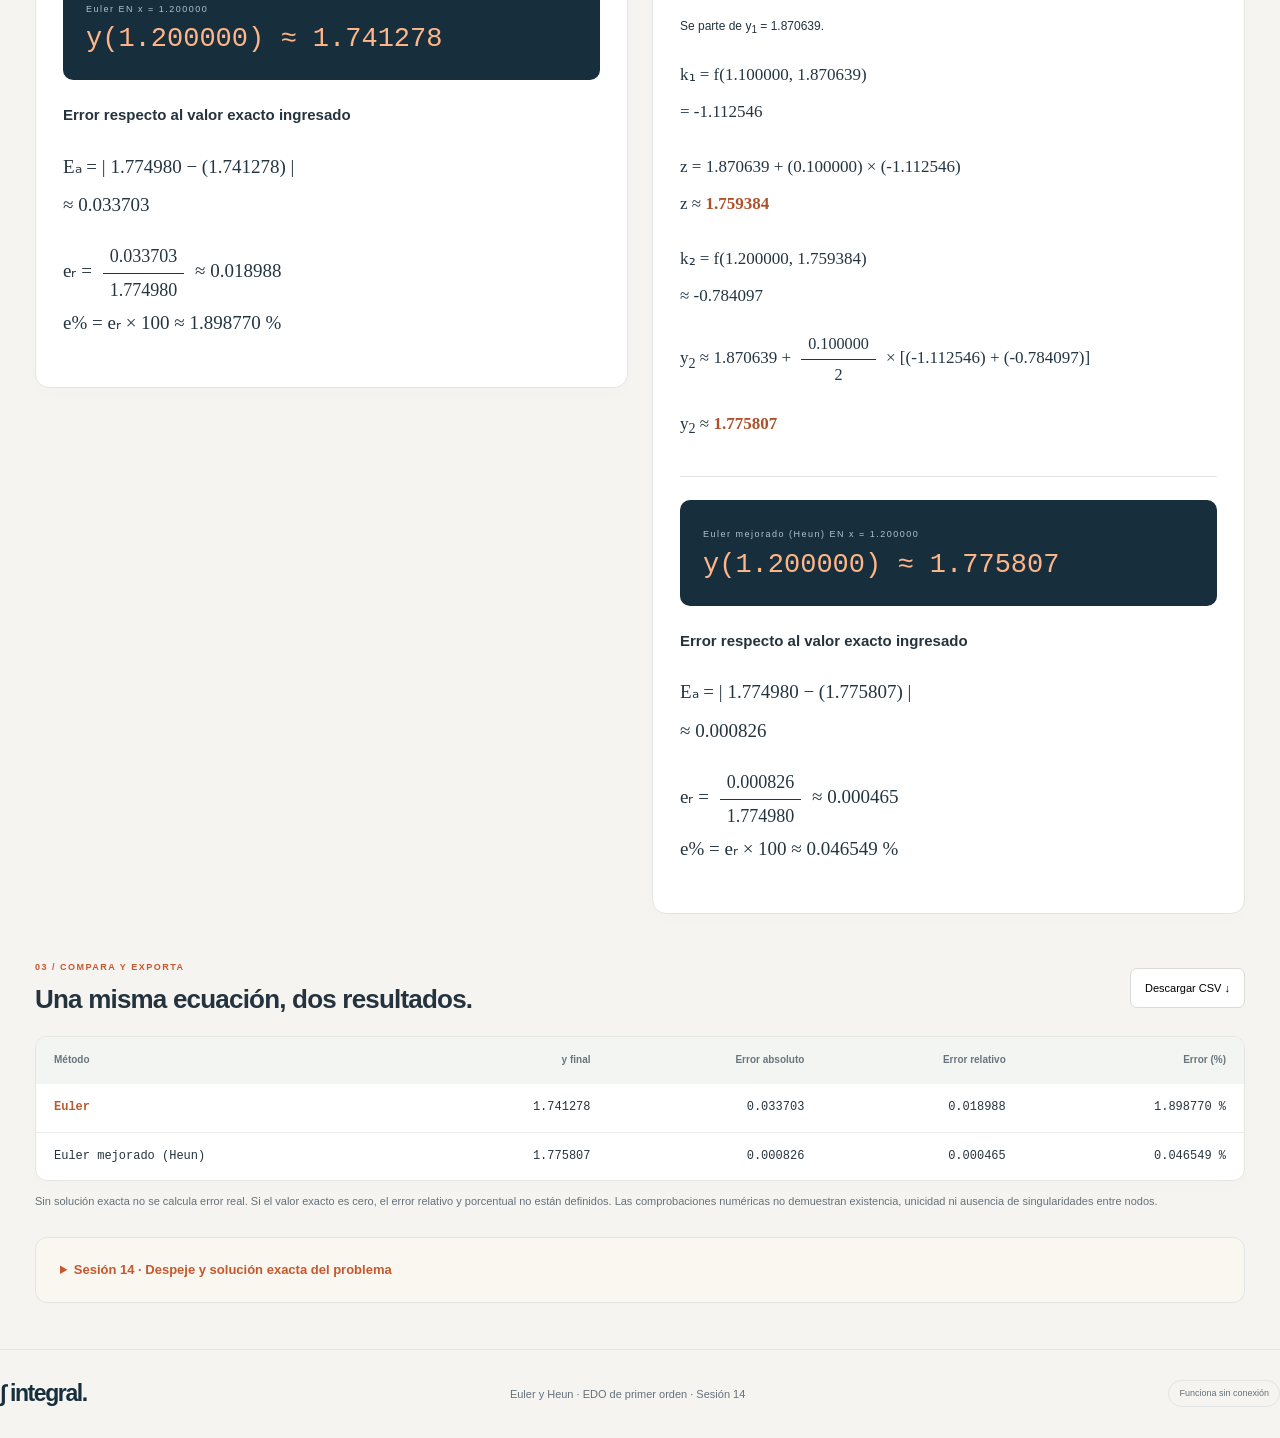
==== commit 9beb57b7: "Ordena interfaz y unifica diseño de integración y EDO" ====
--- a/edo.html
+++ b/edo.html
@@ -1 +1 @@
-<!doctype html><html lang="es"><head><meta charset="utf-8"><meta name="viewport" content="width=device-width,initial-scale=1"><title>Integral · Euler y Heun</title><link rel="stylesheet" href="styles.css"><script src="app.js" defer></script><script src="edo.js" defer></script></head><body class="ode-page"><header class="top"><a class="brand" href="index.html"><span class="brand-icon">∫</span> integral.</a><nav><a href="index.html">Integración</a><a href="edo.html" aria-current="page">EDO · Sesión 14</a><a href="#ode-solution">Procedimiento</a></nav><span class="course">ECUACIONES DIFERENCIALES</span></header><main><section class="hero ode-hero"><div><p class="eyebrow">SESIÓN 14 / PROBLEMAS DE VALOR INICIAL</p><h1>Una pendiente.<br><em>Muchos pasos.</em></h1><p class="intro">Resuelve y′ = f(x,y) con Euler y Euler mejorado. Ingresa tu ejercicio y sigue cada operación como en tu cuaderno.</p></div><aside class="formula-card"><p>DOS MÉTODOS, UNA CONDICIÓN INICIAL</p><div class="equation">Euler: yᵢ₊₁ = yᵢ + h f(xᵢ,yᵢ)</div><div class="integral">Heun: predecir y corregir</div><div class="formula-foot"><span>Entrada <b>y(x₀) = y₀</b></span><span>Avance <b>Paso h</b></span><span>Objetivo <b>y(x final)</b></span></div></aside></section><section><div class="section-heading"><div><p class="eyebrow">01 / CONFIGURA TU PVI</p><h2>Tu ejercicio, tus condiciones.</h2></div></div><div class="lab-grid"><article class="chart-card"><div class="chart-top"><div><h3>Trayectorias de la solución</h3><p id="ode-description"></p></div></div><svg id="ode-chart" viewBox="0 0 800 360" role="img" aria-label="Comparación de Euler, Heun y solución exacta si se ingresa"></svg><div class="ode-legend"><span class="euler-key">● Euler</span><span class="heun-key">● Heun</span><span>— Exacta (si se ingresa)</span></div><p class="chart-note">Las líneas unen aproximaciones discretas. Un paso menor puede mejorar la precisión, pero no garantiza estabilidad para cualquier EDO.</p><details class="syntax"><summary>Cómo ingresar un ejercicio del examen</summary><p>Despeja primero y′ y escribe solo f(x,y). Ejemplo: <code>(x^2-y^2)/(x*y)</code>. Se admiten x o t como variable independiente y y como dependiente.</p><p>Usa * para multiplicar, ^ para potencias y punto para decimales. Funciones: sin, sen, cos, tan, exp, ln, log natural, sqrt, abs. Ángulos en radianes.</p><p>La solución exacta es opcional, se escribe en función de x y sirve para comparar. El sistema no despeja ni resuelve simbólicamente la EDO.</p></details></article><aside class="controls"><div class="control-header"><span class="control-icon">y′</span><div><h3>Define tu ecuación</h3><p>Datos editables para nuevos ejercicios.</p></div></div><form id="ode-form" novalidate><fieldset class="form-group"><legend><span>01</span> Método y ejemplo</legend><label for="ode-method">Método</label><select id="ode-method"><option value="both">Comparar Euler y Heun</option><option value="euler">Euler</option><option value="heun">Euler mejorado (Heun)</option></select><label for="ode-example">Cargar ejemplo</label><select id="ode-example"><option value="guide">Guía autónoma · Sesión 14</option><option value="linear">y′ = x + y</option><option value="product">y′ = 2xy</option><option value="decay">y′ = −2y</option><option value="custom">Ejercicio propio</option></select></fieldset><fieldset class="form-group"><legend><span>02</span> Ecuación y condición inicial</legend><label for="ode-f">f(x,y) en y′ = f(x,y)</label><input class="field" id="ode-f" value="(x^2-y^2)/(x*y)" spellcheck="false"><div class="field-row"><div><label for="ode-x0">x inicial</label><input class="field" id="ode-x0" value="1"></div><div><label for="ode-y0">y inicial</label><input class="field" id="ode-y0" value="2"></div></div><div class="field-row"><div><label for="ode-target">x final</label><input class="field" id="ode-target" value="1.2"></div><div><label for="ode-h">Magnitud del paso h</label><input class="field" id="ode-h" value="0.1"></div></div><p class="muted">h debe ser positivo y dividir exactamente la distancia hasta x final. Se admite avanzar o retroceder. Máximo 1000 pasos.</p></fieldset><details class="optional-fields" open><summary>03 · Comparación exacta <small>Opcional</small></summary><div class="optional-content"><label for="ode-exact">Solución exacta y(x)</label><input class="field" id="ode-exact" value="sqrt(x^2/2+7/(2*x^2))"><p class="muted">Déjala vacía si no la conoces. Debe cumplir tu condición inicial y ser válida en todo el intervalo.</p></div></details><div class="submit-area"><button class="primary" type="submit">Resolver y explicar ↗</button><p id="ode-message" class="message" role="status" aria-live="polite"></p></div></form></aside></div><div class="result-heading"><span>RESULTADOS EN EL PUNTO FINAL</span><a href="#ode-solution">Ver desarrollo ↗</a></div><div class="stats" id="ode-stats" aria-live="polite"></div></section><section id="ode-solution"><div class="section-heading"><div><p class="eyebrow">02 / DESARROLLO PARA EL EXAMEN</p><h2>De la pendiente al valor corregido.</h2></div><button class="secondary" id="ode-print">Imprimir / guardar PDF ↗</button></div><div id="ode-summary"></div><div id="ode-tables"></div><div id="ode-steps"></div></section><section><div class="section-heading"><div><p class="eyebrow">03 / COMPARA Y EXPORTA</p><h2>Una misma ecuación, dos resultados.</h2></div><button id="ode-csv" class="secondary">Descargar CSV ↓</button></div><div id="ode-comparison"></div><p class="muted">Sin solución exacta no se calcula error real. Si el valor exacto es cero, el error relativo y porcentual no están definidos. Las comprobaciones numéricas no demuestran existencia, unicidad ni ausencia de singularidades entre nodos.</p><details class="guide-note"><summary>Sesión 14 · Despeje y solución exacta del problema</summary><div class="exam-equation">(y² − x²) dx + xy dy = 0<br>xy y′ = x² − y²<br>y′ = (x² − y²)/(xy)</div><p>Con u = y² y u′ = 2y y′ se obtiene u′ + (2/x)u = 2x. En x &gt; 0, el factor integrante es x².</p><div class="exam-equation">(x²u)′ = 2x³<br>x²u = x⁴/2 + C<br>y² = x²/2 + C/x²</div><p>Como y(1) = 2, C = 7/2 y se elige la rama positiva: y(x) = √(x²/2 + 7/(2x²)). El valor verdadero en 1.2 es 1.774980438.</p></details></section></main><footer><a class="brand" href="index.html">∫ integral.</a><p>Euler y Heun · EDO de primer orden · Sesión 14</p><span>Funciona sin conexión</span></footer></body></html>
+<!doctype html><html lang="es"><head><meta charset="utf-8"><meta name="viewport" content="width=device-width,initial-scale=1"><title>Integral · Euler y Heun</title><link rel="stylesheet" href="styles.css"><link rel="stylesheet" href="layout.css"><script src="app.js" defer></script><script src="edo.js" defer></script></head><body class="ode-page"><header class="top"><a class="brand" href="index.html"><span class="brand-icon">∫</span> integral.</a><nav aria-label="Área de estudio"><a href="index.html" >∫ Integración</a><a href="edo.html" aria-current="page">y′ Ecuaciones diferenciales</a></nav><span class="course">ECUACIONES DIFERENCIALES</span></header><main><div class="workspace-nav"><a href="#ode-config"><span>01</span> Configurar ejercicio</a><a href="#ode-solution"><span>02</span> Ver procedimiento</a><a href="#ode-compare"><span>03</span> Comparar resultados</a></div><section class="hero ode-hero"><div><p class="eyebrow">SESIÓN 14 / PROBLEMAS DE VALOR INICIAL</p><h1>Ecuaciones diferenciales<br><em>paso a paso.</em></h1><p class="intro">Resuelve y′ = f(x,y) con Euler y Euler mejorado. Ingresa tu ejercicio y sigue cada operación como en tu cuaderno.</p></div><aside class="formula-card"><p>DOS MÉTODOS, UNA CONDICIÓN INICIAL</p><div class="equation">Euler: yᵢ₊₁ = yᵢ + h f(xᵢ,yᵢ)</div><div class="integral">Heun: predecir y corregir</div><div class="formula-foot"><span>Entrada <b>y(x₀) = y₀</b></span><span>Avance <b>Paso h</b></span><span>Objetivo <b>y(x final)</b></span></div></aside></section><section id="ode-config"><div class="section-heading"><div><p class="eyebrow">01 / CONFIGURA TU PVI</p><h2>Tu ejercicio, tus condiciones.</h2></div></div><div class="lab-grid"><article class="chart-card"><div class="chart-top"><div><h3>Trayectorias de la solución</h3><p id="ode-description"></p></div></div><svg id="ode-chart" viewBox="0 0 800 360" role="img" aria-label="Comparación de Euler, Heun y solución exacta si se ingresa"></svg><div class="ode-legend"><span class="euler-key">● Euler</span><span class="heun-key">● Heun</span><span>— Exacta (si se ingresa)</span></div><p class="chart-note">Las líneas unen aproximaciones discretas. Un paso menor puede mejorar la precisión, pero no garantiza estabilidad para cualquier EDO.</p><details class="syntax"><summary>Cómo ingresar un ejercicio del examen</summary><p>Despeja primero y′ y escribe solo f(x,y). Ejemplo: <code>(x^2-y^2)/(x*y)</code>. Se admiten x o t como variable independiente y y como dependiente.</p><p>Usa * para multiplicar, ^ para potencias y punto para decimales. Funciones: sin, sen, cos, tan, exp, ln, log natural, sqrt, abs. Ángulos en radianes.</p><p>La solución exacta es opcional, se escribe en función de x y sirve para comparar. El sistema no despeja ni resuelve simbólicamente la EDO.</p></details></article><aside class="controls"><div class="control-header"><span class="control-icon">y′</span><div><h3>Define tu ecuación</h3><p>Datos editables para nuevos ejercicios.</p></div></div><form id="ode-form" novalidate><fieldset class="form-group"><legend><span>01</span> Método y ejemplo</legend><label for="ode-method">Método</label><select id="ode-method"><option value="both">Comparar Euler y Heun</option><option value="euler">Euler</option><option value="heun">Euler mejorado (Heun)</option></select><label for="ode-example">Cargar ejemplo</label><select id="ode-example"><option value="guide">Guía autónoma · Sesión 14</option><option value="linear">y′ = x + y</option><option value="product">y′ = 2xy</option><option value="decay">y′ = −2y</option><option value="custom">Ejercicio propio</option></select></fieldset><fieldset class="form-group"><legend><span>02</span> Ecuación y condición inicial</legend><label for="ode-f">f(x,y) en y′ = f(x,y)</label><input class="field" id="ode-f" value="(x^2-y^2)/(x*y)" spellcheck="false"><div class="field-row"><div><label for="ode-x0">x inicial</label><input class="field" id="ode-x0" value="1"></div><div><label for="ode-y0">y inicial</label><input class="field" id="ode-y0" value="2"></div></div><div class="field-row"><div><label for="ode-target">x final</label><input class="field" id="ode-target" value="1.2"></div><div><label for="ode-h">Magnitud del paso h</label><input class="field" id="ode-h" value="0.1"></div></div><p class="muted">h debe ser positivo y dividir exactamente la distancia hasta x final. Se admite avanzar o retroceder. Máximo 1000 pasos.</p></fieldset><details class="optional-fields" open><summary>03 · Comparación exacta <small>Opcional</small></summary><div class="optional-content"><label for="ode-exact">Solución exacta y(x)</label><input class="field" id="ode-exact" value="sqrt(x^2/2+7/(2*x^2))"><p class="muted">Déjala vacía si no la conoces. Debe cumplir tu condición inicial y ser válida en todo el intervalo.</p></div></details><div class="submit-area"><button class="primary" type="submit">Resolver y explicar ↗</button><p id="ode-message" class="message" role="status" aria-live="polite"></p></div></form></aside></div><div class="result-heading"><span>RESULTADOS EN EL PUNTO FINAL</span><a href="#ode-solution">Ver desarrollo ↗</a></div><div class="stats" id="ode-stats" aria-live="polite"></div></section><section id="ode-solution"><div class="section-heading"><div><p class="eyebrow">02 / DESARROLLO PARA EL EXAMEN</p><h2>De la pendiente al valor corregido.</h2></div><button class="secondary" id="ode-print">Imprimir / guardar PDF ↗</button></div><div id="ode-summary"></div><div id="ode-tables"></div><div id="ode-steps"></div></section><section id="ode-compare"><div class="section-heading"><div><p class="eyebrow">03 / COMPARA Y EXPORTA</p><h2>Una misma ecuación, dos resultados.</h2></div><button id="ode-csv" class="secondary">Descargar CSV ↓</button></div><div id="ode-comparison"></div><p class="muted">Sin solución exacta no se calcula error real. Si el valor exacto es cero, el error relativo y porcentual no están definidos. Las comprobaciones numéricas no demuestran existencia, unicidad ni ausencia de singularidades entre nodos.</p><details class="guide-note"><summary>Sesión 14 · Despeje y solución exacta del problema</summary><div class="exam-equation">(y² − x²) dx + xy dy = 0<br>xy y′ = x² − y²<br>y′ = (x² − y²)/(xy)</div><p>Con u = y² y u′ = 2y y′ se obtiene u′ + (2/x)u = 2x. En x &gt; 0, el factor integrante es x².</p><div class="exam-equation">(x²u)′ = 2x³<br>x²u = x⁴/2 + C<br>y² = x²/2 + C/x²</div><p>Como y(1) = 2, C = 7/2 y se elige la rama positiva: y(x) = √(x²/2 + 7/(2x²)). El valor verdadero en 1.2 es 1.774980438.</p></details></section></main><footer><a class="brand" href="index.html">∫ integral.</a><p>Euler y Heun · EDO de primer orden · Sesión 14</p><span>Funciona sin conexión</span></footer></body></html>
--- a/layout.css
+++ b/layout.css
@@ -0,0 +1,44 @@
+/* Presentación común del laboratorio de métodos numéricos */
+:root{--bg:#f5f4f0;--line:#e3e5e2;--muted:#64717c;--ink:#24333e;--navy:#172f3d}
+html{scroll-padding-top:95px}body{font-size:15px;background:var(--bg)}
+.top{max-width:none;background:#fff;padding:16px max(28px,calc((100vw - 1320px)/2));gap:24px;min-height:78px}
+.top nav{padding:4px;gap:4px;border-radius:10px;background:#f2f4f3;border-color:#e8ebe8}
+.top nav a{font-size:12px;font-weight:550;padding:9px 17px;border-radius:7px;color:#64717c}
+.top nav a:first-child{background:transparent;box-shadow:none}
+.top nav a[aria-current="page"]{background:#fff;box-shadow:0 2px 6px #203b4810;color:var(--navy)}
+.brand{font-size:27px}.brand-icon{border-radius:10px}.course{font-size:8px;letter-spacing:1px;max-width:150px}
+main{max-width:1390px;padding:0 35px}
+.workspace-nav{display:flex;gap:7px;align-items:center;padding:17px 0;border-bottom:1px solid var(--line);margin-bottom:0;overflow:auto}
+.workspace-nav a{font-size:11px;color:#68747d;padding:7px 12px;white-space:nowrap;border-radius:7px;transition:background .2s}
+.workspace-nav a:hover{background:#ece9e2;color:#ae552d}
+.workspace-nav span{font:10px Consolas,monospace;color:#b6653e;margin-right:7px}
+.hero,.ode-hero{grid-template-columns:minmax(0,1.25fr) minmax(0,1fr);gap:55px;padding:34px 0 38px;margin-bottom:0;align-items:center}
+.hero h1{font-size:clamp(32px,3.5vw,49px);line-height:1.12;letter-spacing:-1.8px;margin-bottom:13px}
+.hero h1 em{letter-spacing:-1.6px}.hero .eyebrow{font-size:9px;margin-bottom:13px}
+.hero .intro{max-width:530px;font-size:13px;line-height:1.8;margin-bottom:0}
+.hero-cta,.hero-caption,.orbit-art,.ode-promo{display:none}
+.formula-card{padding:22px 26px;border-radius:15px;box-shadow:0 8px 25px #2338490a;border-color:#284755;background:linear-gradient(130deg,#17313f,#233e4a);animation:none;transform:none;margin:0}
+.formula-card>p{font-size:8px;margin:0 0 12px;color:#bdcbd1}.formula-card .equation{font-size:19px;line-height:1.5}
+.formula-card .integral{font-size:25px;margin:12px 0 16px}.formula-foot{padding-top:13px}
+.section-heading{margin-bottom:21px;align-items:center}.section-heading .eyebrow{font-size:9px;letter-spacing:1.5px}h2{font-size:26px;letter-spacing:-.8px}h3{font-size:16px}
+section{margin-bottom:46px}.lab-grid{display:grid;grid-template-columns:390px minmax(0,1fr);gap:24px;align-items:start}
+.controls{grid-column:1;grid-row:1;padding:25px;background:#fff;border-top:1px solid var(--line);border-radius:15px;box-shadow:0 4px 16px #203b4805;order:0}
+.chart-card{grid-column:2;grid-row:1;position:sticky;top:24px;padding:28px;background:#fff;border-radius:15px;box-shadow:0 4px 16px #203b4805}
+.control-header{padding-bottom:18px;margin-bottom:20px}.control-header h3{font-size:16px}.control-header p{font-size:11px}.control-icon{width:38px;height:38px;font-size:24px;border-radius:10px}
+.form-group{padding-bottom:18px;margin-bottom:19px}.form-group legend{font-size:12px;gap:8px;padding-bottom:6px}.form-group legend span{font-size:9px}
+.controls label{font-size:11px;margin:12px 0 6px;color:#566570}.field,select{padding:11px 12px;font-size:12px;min-height:42px;border-radius:7px;border-color:#dce2de}
+.field{line-height:1.4}.field-row{gap:12px}.optional-fields{background:#f9f8f4;border-color:#e7e3dc}.optional-fields summary{font-size:11px;padding:12px}.optional-content{padding:0 13px 8px}
+.controls .muted{font-size:10px;margin:10px 0 4px;line-height:1.8}.submit-area{margin-top:18px}.primary{font-size:12px;min-height:45px;border-radius:8px}.message{font-size:11px;line-height:1.65;margin-top:10px}
+.chart-top{align-items:start}.chart-top h3{font-size:17px}.chart-top p{font-size:11px;max-width:100%;line-height:1.8}.legend{font-size:10px}
+#chart,#ode-chart{width:100%;margin:24px 0 16px;min-height:200px;max-height:390px;background:#fcfcfa;border-radius:10px}
+.chart-note{font-size:11px;line-height:1.8}.method-description{margin-top:20px;font-size:12px;padding:13px 15px}.syntax{margin-top:20px;padding-top:16px}.syntax summary{font-size:12px}.syntax p{font-size:12px;line-height:1.85}
+.ode-legend{font-size:12px;margin-bottom:18px}.result-heading{margin-top:26px;font-size:9px}.stats{gap:16px}.stats article{padding:21px 22px;border-radius:12px;box-shadow:0 3px 12px #203b4803}.stats span{font-size:8px;letter-spacing:1px}.stats strong{font-size:clamp(19px,2.1vw,27px);margin:9px 0}.stats article>small{font-size:10px;line-height:1.6;display:block}.ode-page .stats article:first-child:after{content:'y′';font-size:95px;right:12px;bottom:-18px}
+.manual-grid{gap:24px}.paper{padding:27px;border-radius:14px}.paper p{font-size:13px}.step-title h3{font-size:15px}.step-title>span{width:29px;height:29px}.exam-equation{font-size:19px;line-height:2.05;margin:17px 0}.exam-step h4{font-size:13px}.exam-step p{font-size:12px}.math-box{border-radius:9px;font-size:17px}.answer{padding:20px 23px}.answer strong{font-size:27px}.answer>span{font-size:9px}
+#ode-steps{display:grid;grid-template-columns:repeat(2,minmax(0,1fr));gap:24px;align-items:start}.ode-work{margin:0;min-width:0}.ode-work>h3{font-size:17px;margin-bottom:20px}.ode-step{padding:15px 0}.ode-step summary{font-size:12px;line-height:1.8}.ode-step .exam-equation{font-size:17px;line-height:2.2}.ode-step p{font-size:12px}.ode-table-block{margin:24px 0}.ode-table-block h3{font-size:15px;margin-bottom:12px}
+#ode-tables{margin:0 0 26px}.table-scroll{max-width:100%}table{font-size:12px}th{font-size:10px;padding:15px 18px;color:#68757c;background:#f3f5f2}td{padding:14px 18px;border-color:#e9ede8}.paper td{font-size:11px;padding:10px}.paper th{padding:11px}.convergence-card{border-radius:12px}.secondary{font-size:11px;padding:10px 14px;min-height:38px;border-radius:7px}
+.section-intro{font-size:12px;line-height:1.8}.guide-note{margin-top:25px;padding:20px 24px;border-radius:12px}.guide-note summary{font-size:13px;line-height:1.8}.guide-note p{font-size:13px}.guide-note h3{font-size:16px}.muted{line-height:1.8}.comparison-meta{font-size:11px}footer{max-width:1320px;font-size:11px;margin:0 auto;padding:24px 0}
+@media(min-width:1500px){.lab-grid{grid-template-columns:420px minmax(0,1fr)}}
+@media(max-width:1100px){.course{display:none}.lab-grid{grid-template-columns:350px minmax(0,1fr)}.chart-card{padding:22px}.hero{gap:30px}.top{padding:16px 30px}.stats{grid-template-columns:repeat(2,minmax(0,1fr))}#ode-steps{grid-template-columns:1fr}.ode-work{max-width:100%}footer{margin:0 35px}}
+@media(max-width:850px){main{padding:0 22px}.lab-grid{grid-template-columns:1fr}.controls{grid-column:1;grid-row:1}.chart-card{grid-column:1;grid-row:2;position:static}.hero{gap:22px;padding:28px 0}.hero h1{font-size:34px}.formula-card .equation{font-size:16px}.formula-card .integral{font-size:21px}.top{padding:15px 22px}.top nav a{padding:8px 12px;font-size:11px}.manual-grid{grid-template-columns:1fr}.workspace-nav{gap:0}.workspace-nav a{padding:7px 9px;font-size:10px}.controls{padding:24px}#ode-steps{gap:20px}}
+@media(max-width:580px){main{padding:0 16px}.top{padding:14px 16px;flex-wrap:wrap;gap:13px}.brand{font-size:25px}.top nav{flex:1;justify-content:center;min-width:235px}.top nav a{font-size:10px;padding:7px 10px}.hero{grid-template-columns:1fr;gap:22px;padding:27px 0}.hero h1{font-size:37px;letter-spacing:-1.5px}.hero h1 em{letter-spacing:-1.3px}.hero .intro{font-size:13px}.formula-card{padding:20px}.formula-card .equation{font-size:17px}.formula-card .integral{font-size:22px}.workspace-nav{padding:12px 0}.workspace-nav a{font-size:9px;padding:6px 8px}.workspace-nav span{font-size:9px;margin-right:4px}.section-heading{gap:14px;align-items:start}.section-heading h2{font-size:23px}.section-heading .eyebrow{font-size:8px}.controls,.chart-card,.paper{padding:20px}.stats{gap:10px}.stats article{padding:17px 13px}.stats strong{font-size:20px}.stats span{font-size:7px}.stats article>small{font-size:9px}.result-heading{gap:10px;font-size:8px}.result-heading a{font-size:10px}.chart-top{flex-wrap:wrap}#chart,#ode-chart{min-height:170px}.chart-note{font-size:10px}.exam-equation,.ode-step .exam-equation{font-size:16px}.answer strong{font-size:23px}.guide-note{padding:18px}.guide-note summary{font-size:12px}footer{margin:0 16px}.secondary{font-size:10px}section{margin-bottom:36px}}
+@media print{.workspace-nav,.hero,.top{display:none}main{padding:0;max-width:none}.lab-grid{display:block}.chart-card{position:static;max-width:650px;padding:12px;margin:auto;box-shadow:none}.controls{display:none}.stats{grid-template-columns:repeat(4,minmax(0,1fr))}.stats article{padding:9px;box-shadow:none}.stats strong{font-size:15px}.stats article>small{font-size:8px}.manual-grid,#ode-steps{display:block}.paper{padding:13px;box-shadow:none;margin-bottom:20px}.ode-work{break-inside:auto}.ode-step{break-inside:avoid}.ode-step .exam-equation,.exam-equation{font-size:13px}.section-heading h2{font-size:21px}table{font-size:10px}th,td{padding:8px}.answer strong{font-size:20px}footer{display:none}}
